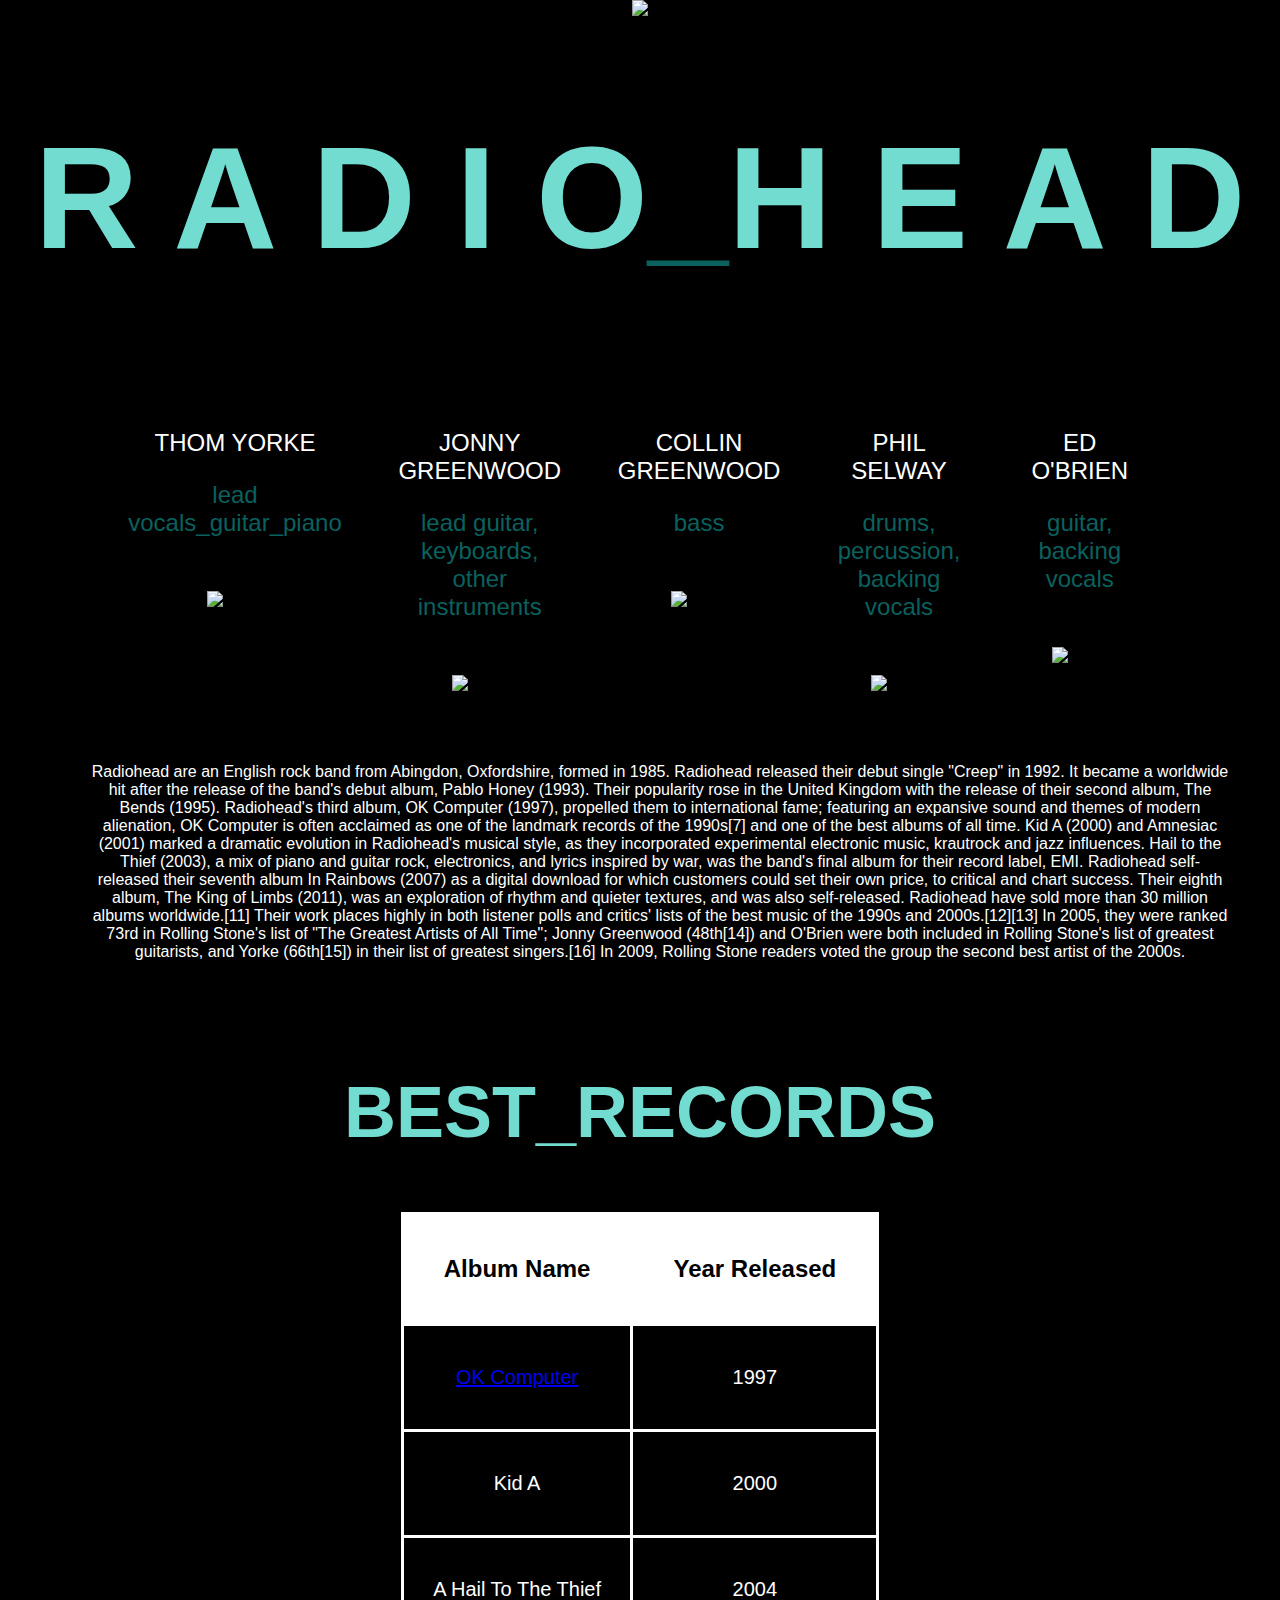
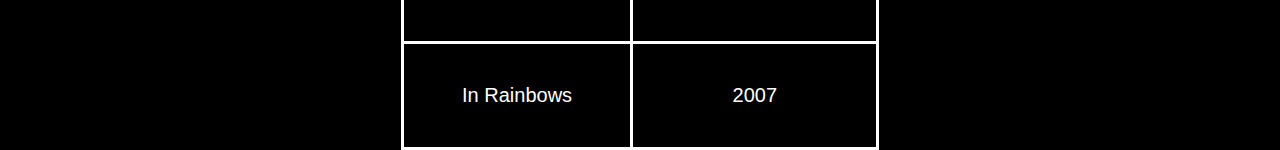
==== index.html @ 9314bcbc "Added files via upload" ====
<!DOCTYPE html>
<html>
  <head>
    <link rel="stylesheet" href="normalize.css">
    <link rel="stylesheet" href="style.css">
    <meta charset="utf-8">
    <title>R A D I O H E A D_E R</title> <!-- DON'T FORGET THE TITLE -->
  </head>
  <body>
  <div class="wrap">
  <!-- PLACE ALL OF YOUR PAGE CONTENT BELOW HERE -->
<div class="image"><img src="assets/Radiohead_Header_Option_Three.jpg"></div>


<h1>R A D I O<font color= "#0B615E">_</font>H E A D</h1>

  <div class="text">
  <p>

    <ul>

    <ul class="band-list">
    <li class="member">THOM YORKE
      <p><font color= "#0B615E">lead vocals_guitar_piano</font></p>
      <img src= "assets/Thom_Yorke.jpg"></li>
    <li class="member">JONNY GREENWOOD<p><font color= "#0B615E">lead guitar, keyboards, other instruments</font></p>
       <img src= "assets/Johnny_Greenwood.jpg"></li>
    <li class="member">COLLIN GREENWOOD<p><font color= "#0B615E">bass</font></p>
      <img src= "assets/Collin_Greenwood.jpg"></li>
    <li class="member">PHIL SELWAY<p><font color= "#0B615E">drums, percussion, backing vocals</font></p>
      <img src= "assets/Philip_Selway.jpg"></li>
    <li class="member">ED O'BRIEN<p><font color= "#0B615E">guitar, backing vocals</font></p>
      <img src= "assets/Ed_OBrien.jpg"></li>
  </ul>


</p>
    <div class="band-background"
    <p>Radiohead are an English rock band from Abingdon, Oxfordshire, formed in 1985.
Radiohead released their debut single "Creep" in 1992. It became a worldwide hit after the release of the band's debut album, Pablo Honey (1993). Their popularity rose in the United Kingdom with the release of their second album, The Bends (1995). Radiohead's third album, OK Computer (1997), propelled them to international fame; featuring an expansive sound and themes of modern alienation, OK Computer is often acclaimed as one of the landmark records of the 1990s[7] and one of the best albums of all time.

Kid A (2000) and Amnesiac (2001) marked a dramatic evolution in Radiohead's musical style, as they incorporated experimental electronic music, krautrock and jazz influences. Hail to the Thief (2003), a mix of piano and guitar rock, electronics, and lyrics inspired by war, was the band's final album for their record label, EMI. Radiohead self-released their seventh album In Rainbows (2007) as a digital download for which customers could set their own price, to critical and chart success. Their eighth album, The King of Limbs (2011), was an exploration of rhythm and quieter textures, and was also self-released.

Radiohead have sold more than 30 million albums worldwide.[11] Their work places highly in both listener polls and critics' lists of the best music of the 1990s and 2000s.[12][13] In 2005, they were ranked 73rd in Rolling Stone's list of "The Greatest Artists of All Time"; Jonny Greenwood (48th[14]) and O'Brien were both included in Rolling Stone's list of greatest guitarists, and Yorke (66th[15]) in their list of greatest singers.[16] In 2009, Rolling Stone readers voted the group the second best artist of the 2000s.
    </div>
    </p>
  </div>

<h2>BEST_RECORDS</h2>

  <table class="table">
  <tr>
    <th>Album Name</th>
    <th>Year Released</th>

  </tr>
  <tr>
    <td class="album-info"><a href="discography.html">OK Computer</a></td>
    <td>1997</td>
  </tr>
  <tr>
    <td class="album-info">Kid A</td>
    <td>2000</td>
  </tr>
  <tr>
    <td class="album-info">A Hail To The Thief</td>
    <td>2004</td>
  </tr>
  <tr>
    <td class="album-info">In Rainbows</td>
    <td>2007</td>
  </tr>
</table>

</div>
  <!-- AND ABOVE HERE -->
  </body>

</html>
---- style.css ----
body {
  background-color: black;
  text-align: center;

}

.wrap {
  max-width: 1700px;
  margin: 0 auto;
}

.image {
  text-align: center;

}

h1 {
  text-align: center;
  color: #73DCD0;
  font-size: 144px;
  font-style: "Helvetica";
  margin: auto, 0px ;
}

h2 {
  text-align: center;
  color: #73DCD0;
  font-size: 72px;
}

.band-background {
  padding: 50px;

}

.text,
.image {
  color: white;

}

.text img {
  max-width: 300px;
  max-height: 170px;
  padding-right: 40px;
  padding-top: 30px;
  margin: 0 auto;


}

.band-list {
  font-size: 24px;
  margin: 0;
  padding: 0;
}

.member {
  list-style: none;
  display: inline-table;
  width: 10%;
  margin-top: 50px;
  margin-right: 50px;
}

.table {
  font-size: 24px;
  color: white;
  margin: 0 auto;
  text-align: center;
  max-width: 70%;
}

th,
td {
  border: 3px solid white;
  padding: 40px;
}

th {
  background-color: white;
  color: black;
}

td {
  font-size: 20px;
}
.album-info {
  text-align: center;
  padding: 10px;
}


.OK,
.KID,
.HAIL,
.RAINBOWS {
  padding: 50px;
}


.track-listing {
margin: 0 auto;

}

.track-listing td{
font-size: 18px;
padding: 20px;
}

.OK,
.KID,
.HAIL,
.RAINBOWS img{
  margin: 0 auto;
}
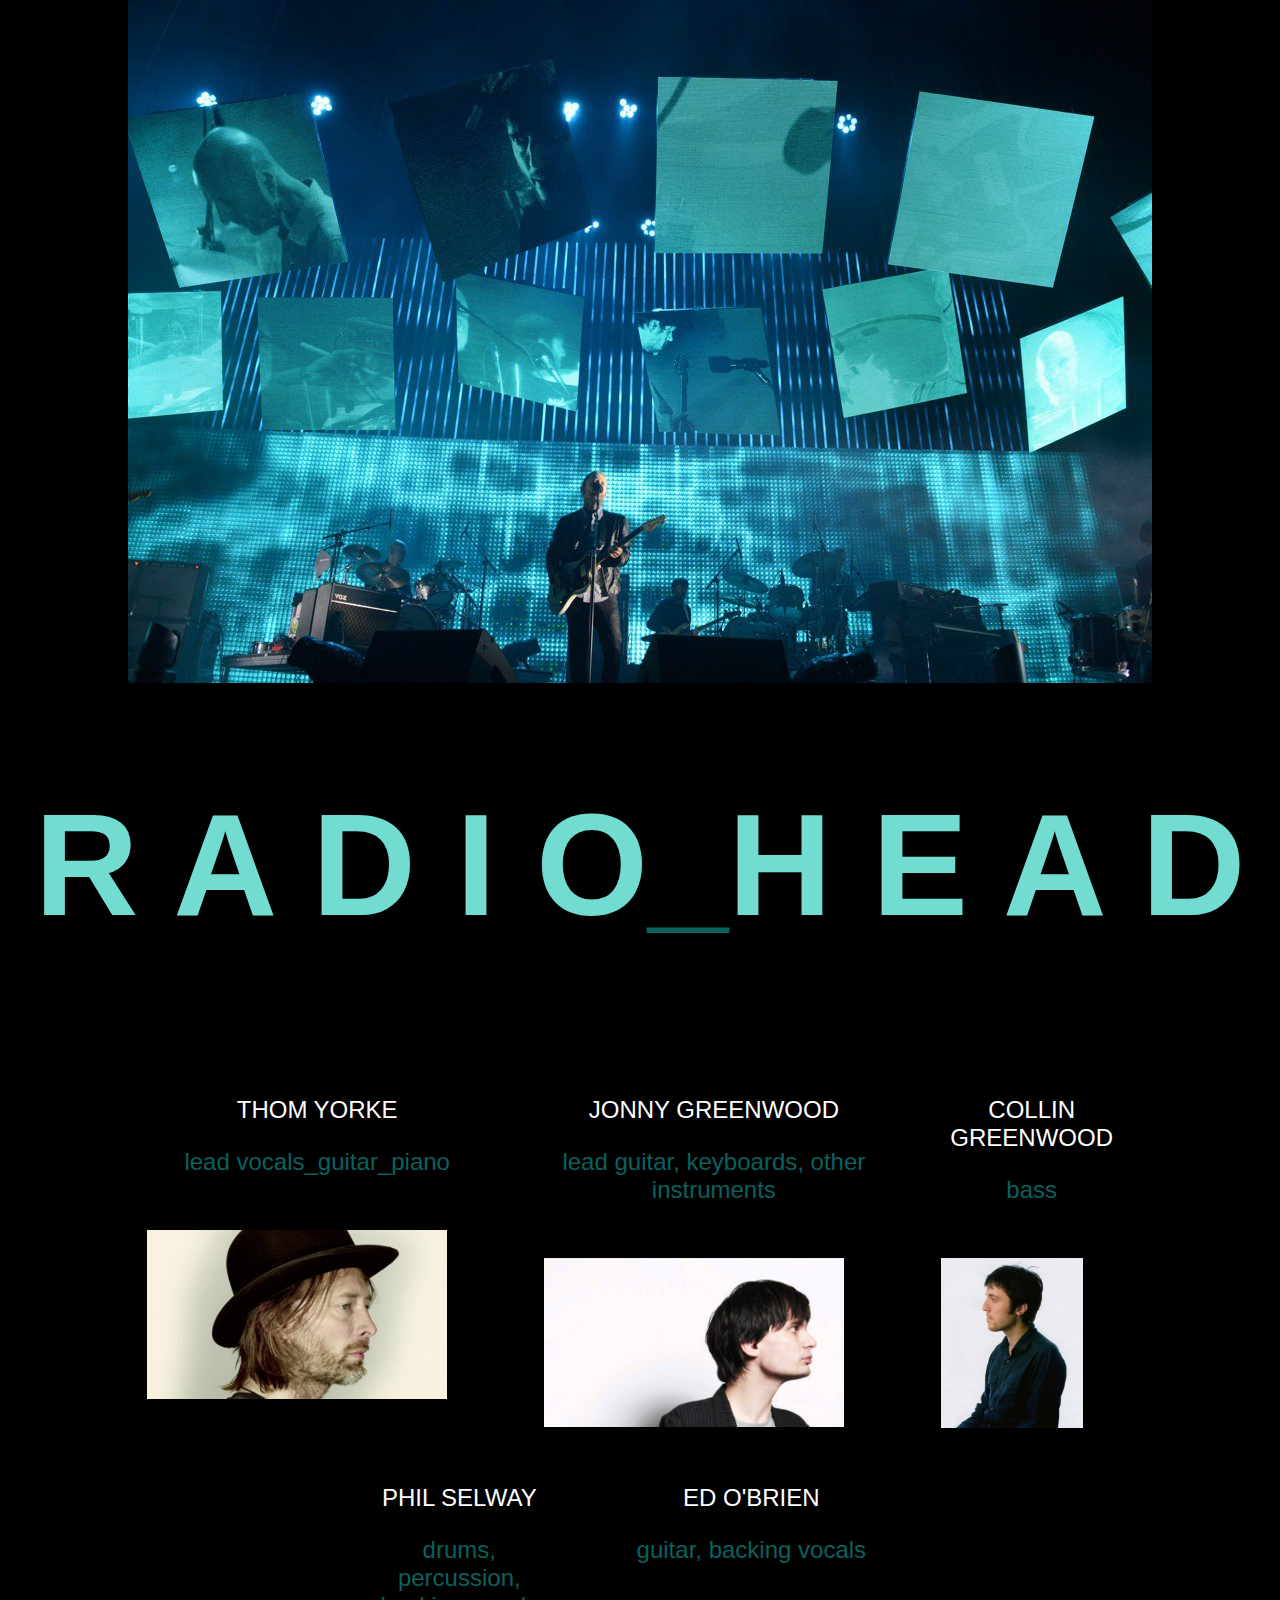
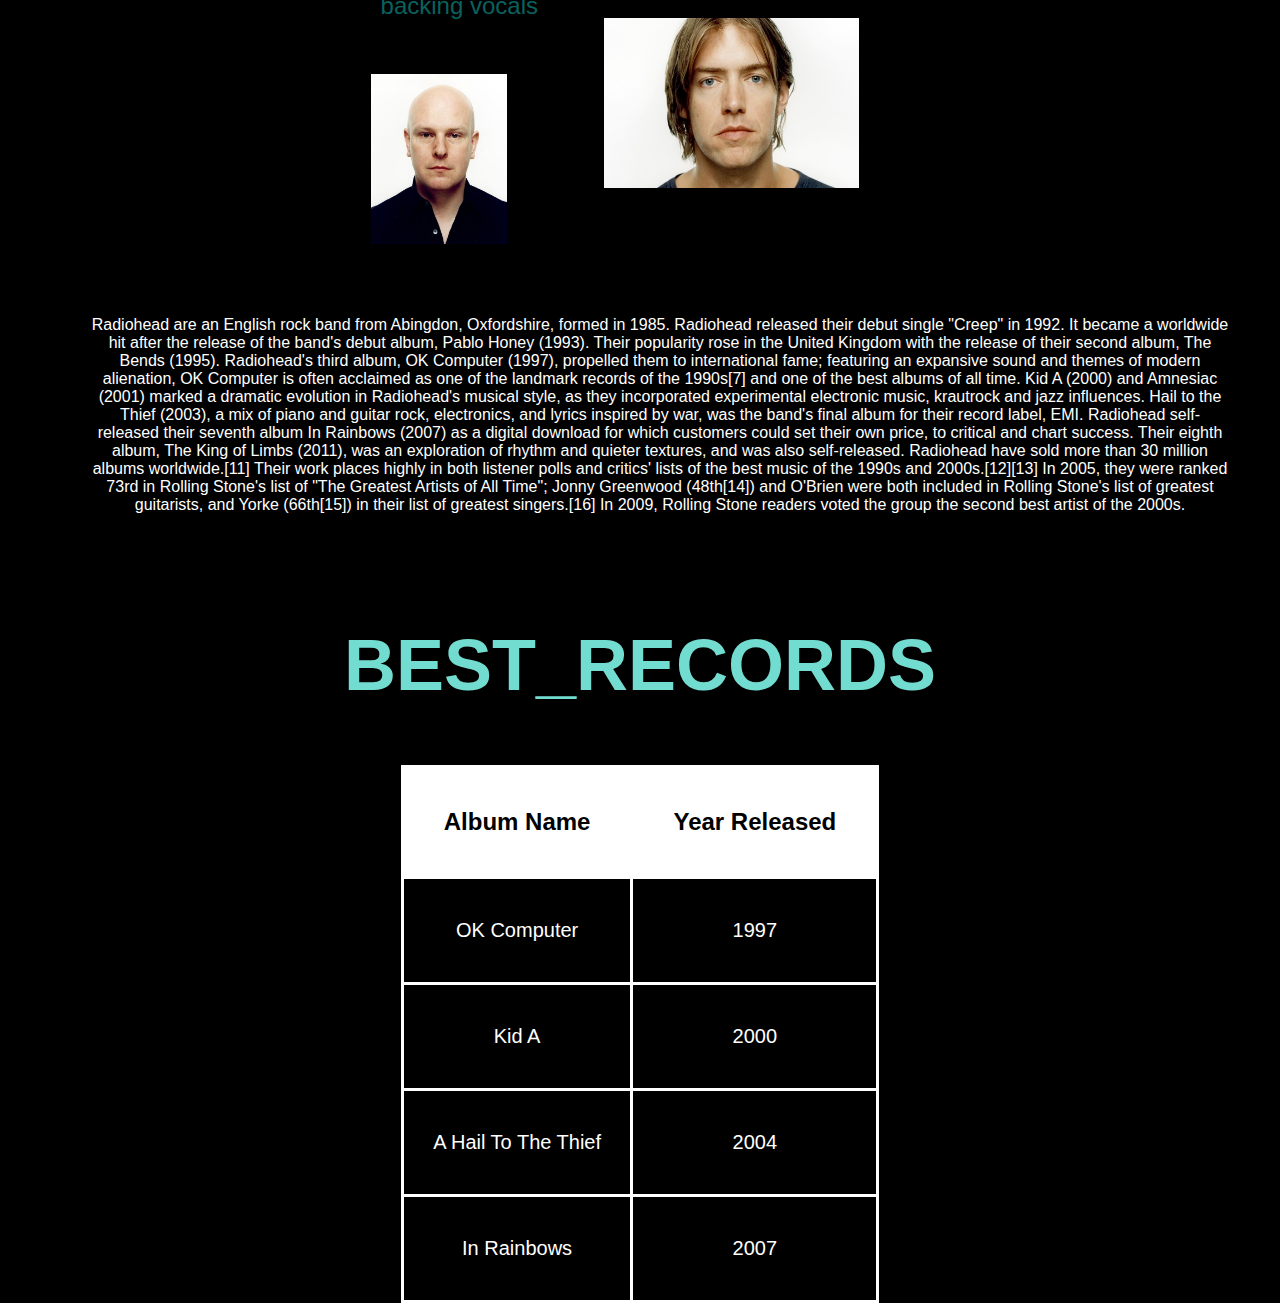
==== commit a90264ed: "Update index.html" ====
--- a/index.html
+++ b/index.html
@@ -46,7 +46,7 @@
     </p>
   </div>
 
-<h2>BEST_RECORDS</h2>
+<h2><a href="discography.html"></a>BEST_RECORDS</h2>
 
   <table class="table">
   <tr>
@@ -55,7 +55,7 @@
 
   </tr>
   <tr>
-    <td class="album-info"><a href="discography.html">OK Computer</a></td>
+    <td class="album-info">OK Computer</td>
     <td>1997</td>
   </tr>
   <tr>
--- a/style.css
+++ b/style.css
@@ -115,3 +115,20 @@
 .RAINBOWS img{
   margin: 0 auto;
 }
+
+/* style the default link color */
+a:link {
+  color: #73DCD0
+}
+
+/* style visited links */
+a:visited {
+  color: #0B615E;
+}
+
+/* style hover/focus links */
+a:hover,
+a:active,
+a:focus {
+  color: #D94214;
+}
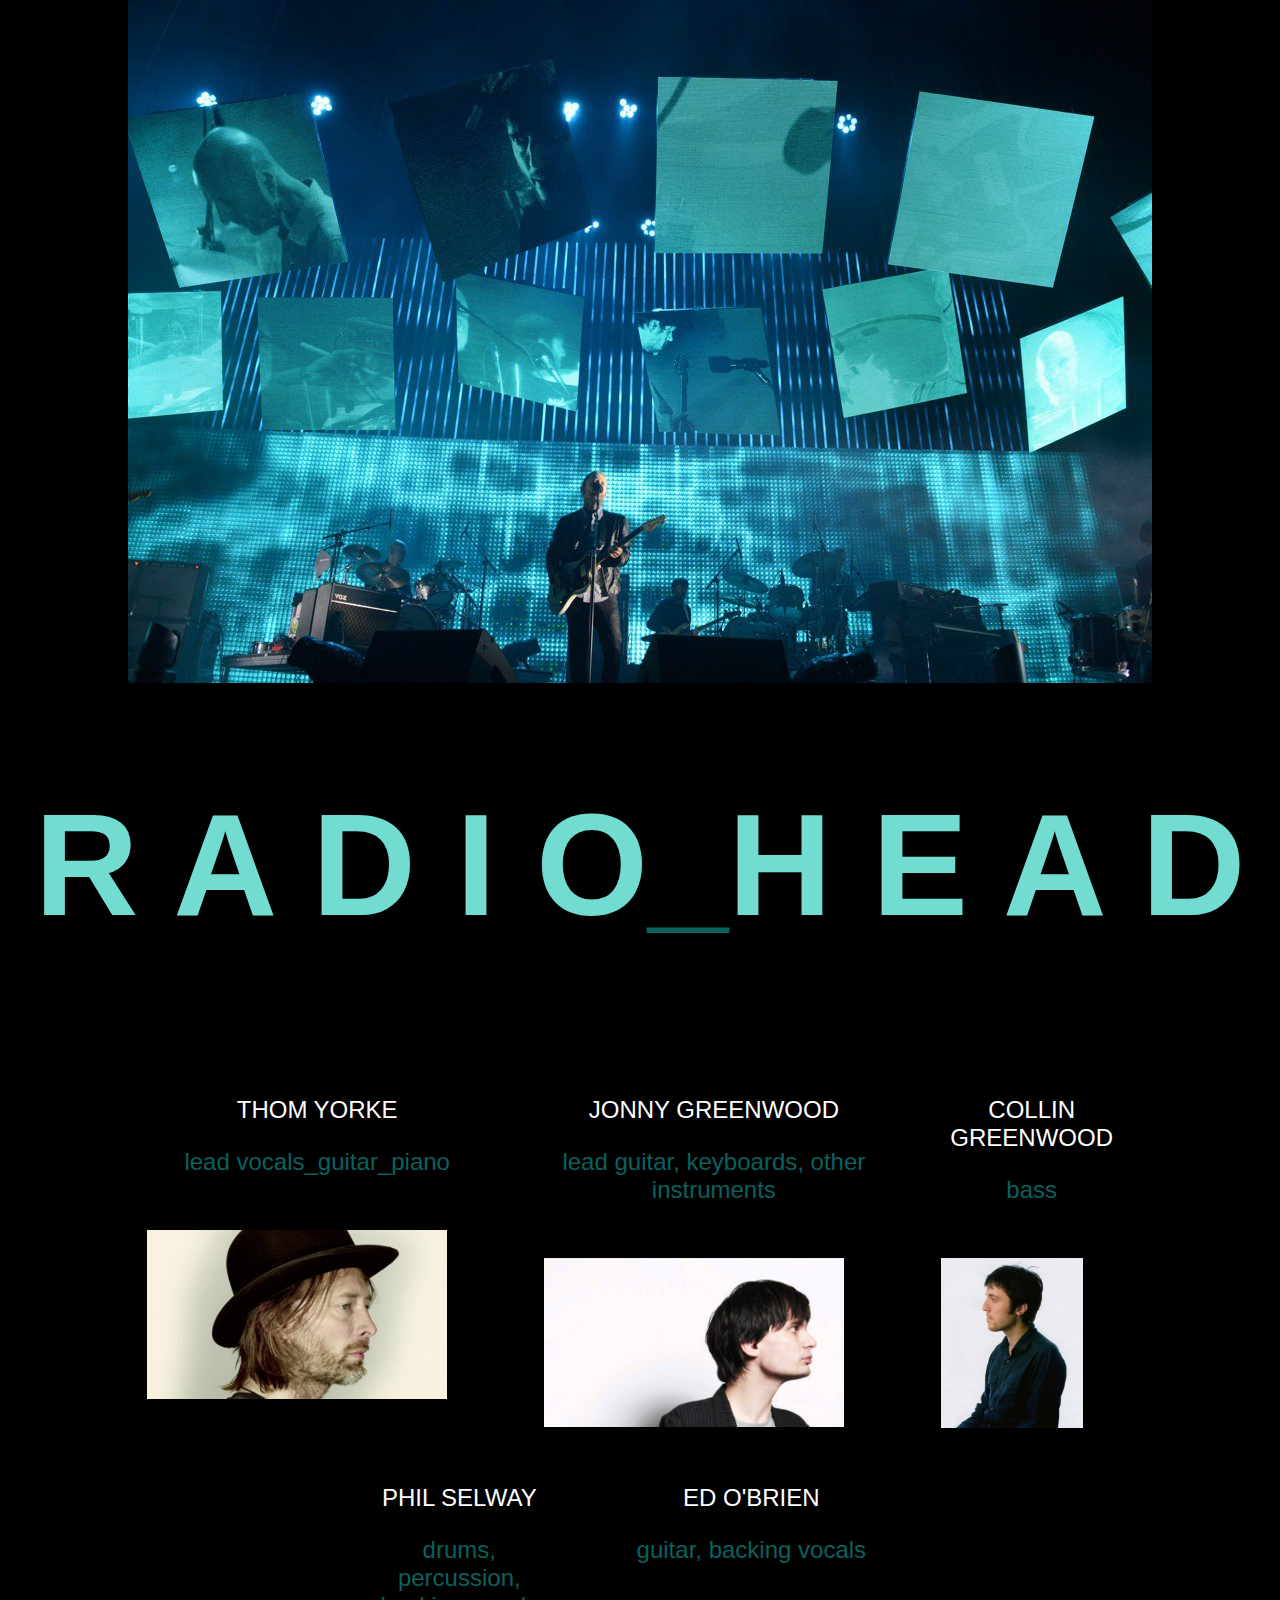
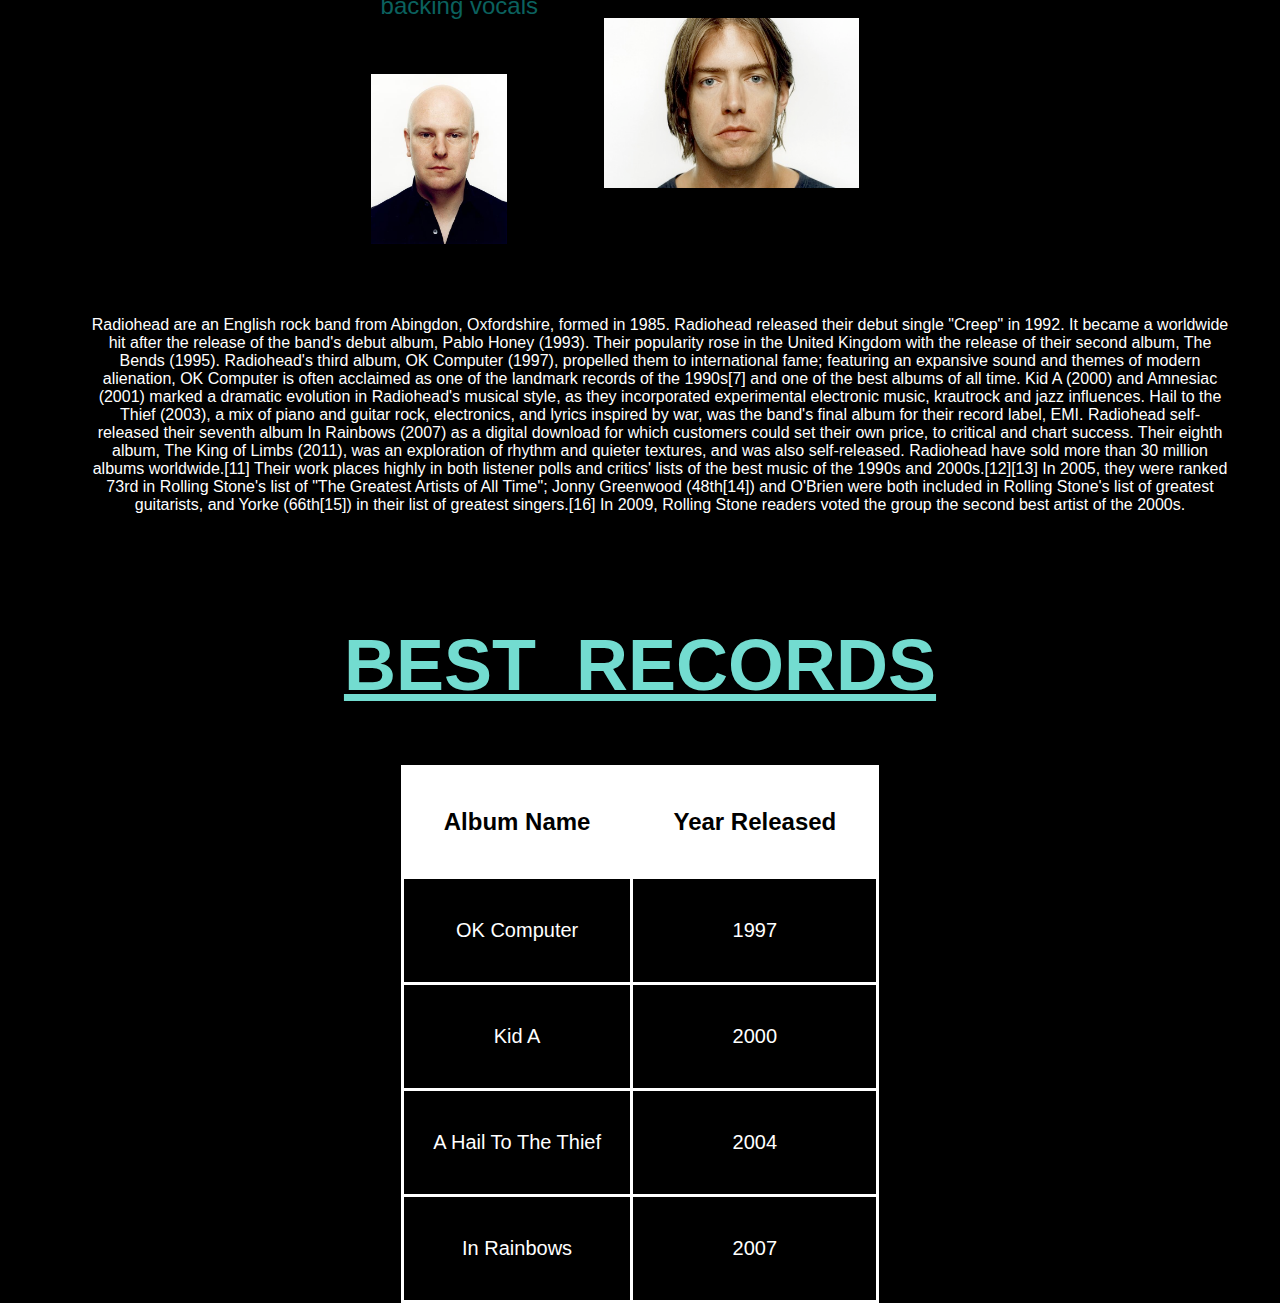
==== commit d5dd3332: "Update index.html" ====
--- a/index.html
+++ b/index.html
@@ -46,7 +46,7 @@
     </p>
   </div>
 
-<h2><a href="discography.html"></a>BEST_RECORDS</h2>
+<h2><a href="discography.html">BEST_RECORDS</a></h2>
 
   <table class="table">
   <tr>
